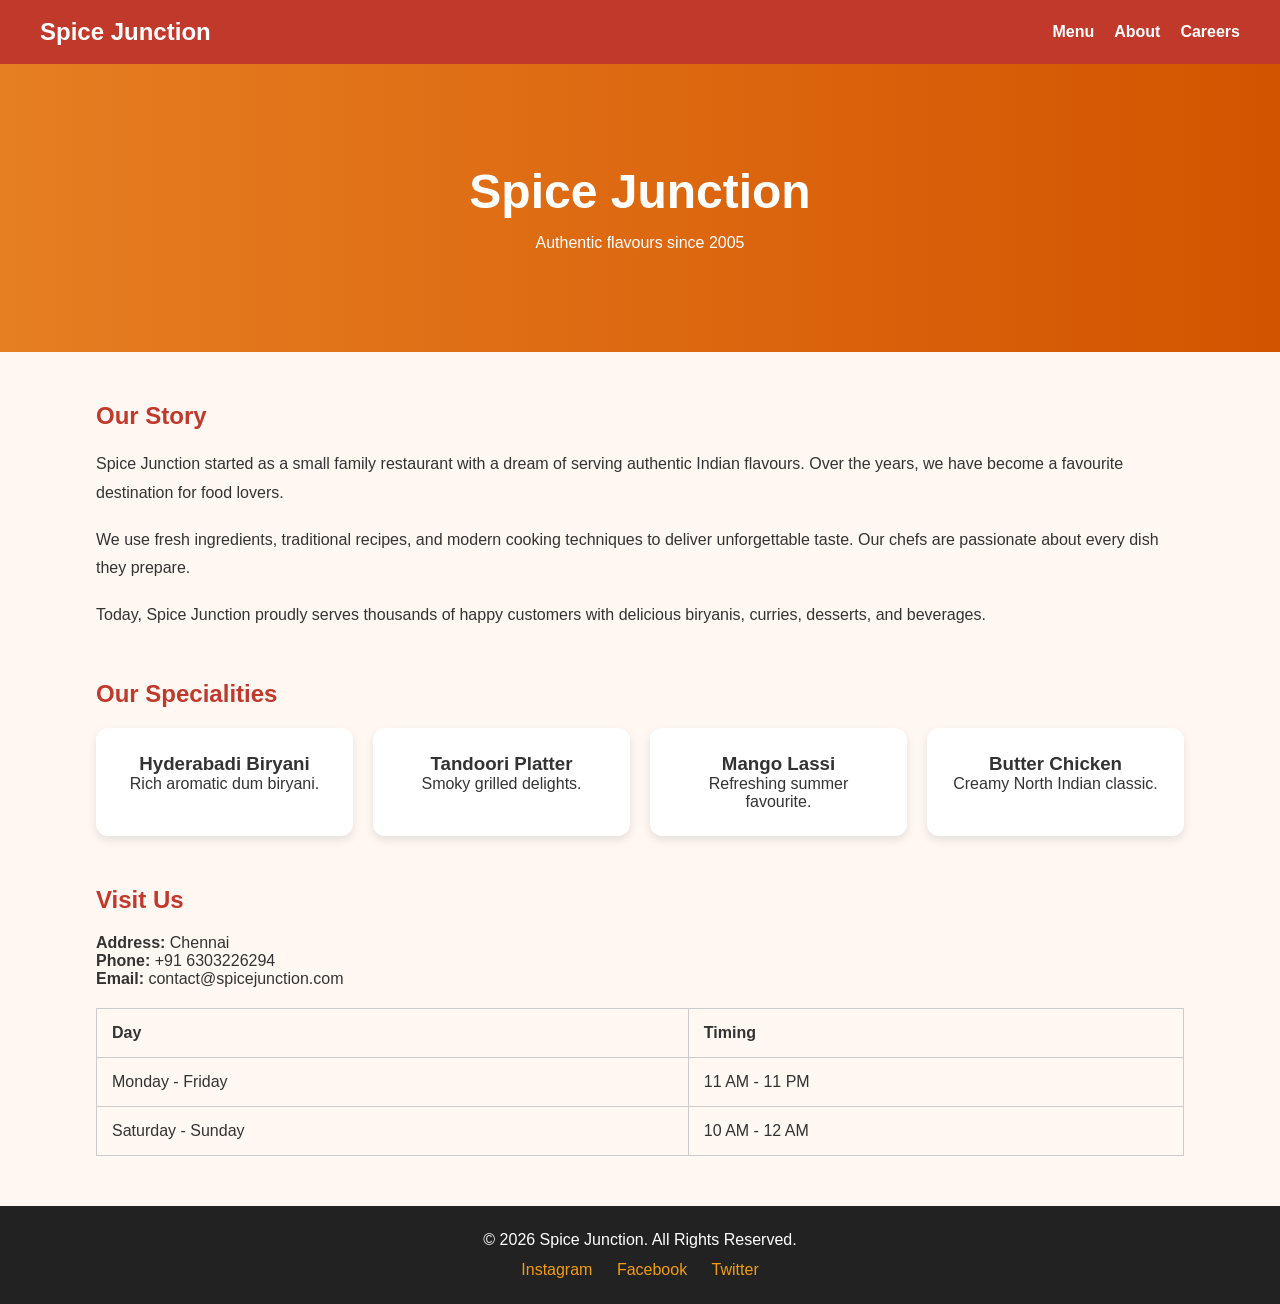
==== Page_2_About/index.html @ f2a988bc "tird" ====
<!DOCTYPE html>
<html lang="en">
<head>
    <meta charset="UTF-8">
   <meta name="viewport" content="width=device-width, initial-scale=1.0">
    <title>About Spice Junction</title>
    <link rel="stylesheet" href="style.css">
</head>
<body>
    <nav>
        <div class="logo">Spice Junction</div>
        <ul>
           <li><a href="../Page_1_Menu/index.html">Menu</a></li>
            <li><a href="index.html">About</a></li>
            <li><a href="../Page_3_Careers/carrers.html">Careers</a></li>
        </ul>
    </nav>

    <section class="hero">
        <h1>Spice Junction</h1>
        <p>Authentic flavours since 2005</p>
    </section>
    <section class="story">
        <h2>Our Story</h2>
        <p>
            Spice Junction started as a small family restaurant with a dream of serving authentic Indian flavours.
            Over the years, we have become a favourite destination for food lovers.
        </p>
        <p>
            We use fresh ingredients, traditional recipes, and modern cooking techniques to deliver unforgettable taste.
            Our chefs are passionate about every dish they prepare.
        </p>
        <p>
           Today, Spice Junction proudly serves thousands of happy customers with delicious biryanis,
            curries, desserts, and beverages.
        </p>
    </section>
    <section class="specialities">
        <h2>Our Specialities</h2>
        <div class="speciality-grid">
            <div class="special-card">
                <h3>Hyderabadi Biryani</h3>
                <p>Rich aromatic dum biryani.</p>
            </div>
            <div class="special-card">
                <h3>Tandoori Platter</h3>
                <p>Smoky grilled delights.</p>
            </div>
            <div class="special-card">
                <h3>Mango Lassi</h3>
                <p>Refreshing summer favourite.</p>
            </div>
            <div class="special-card">
                <h3>Butter Chicken</h3>
                <p>Creamy North Indian classic.</p>
            </div>
        </div>
    </section>
    <section class="visit">
        <h2>Visit Us</h2>
        <p><strong>Address:</strong> Chennai </p>
        <p><strong>Phone:</strong> +91 6303226294<p>
        <p><strong>Email:</strong> contact@spicejunction.com</p>
        <table>
            <tr>
                <th>Day</th>
                <th>Timing</th>
            </tr>
            <tr>
               <td>Monday - Friday</td>
                <td>11 AM - 11 PM</td>
            </tr>
            <tr>
               <td>Saturday - Sunday</td>
                <td>10 AM - 12 AM</td>
            </tr>
        </table>
    </section>
    <footer>
        <p>© 2026 Spice Junction. All Rights Reserved.</p>
      <div>
            <a href="#">Instagram</a>
            <a href="#">Facebook</a>
            <a href="#">Twitter</a>
        </div>
    </footer>


</body>

</html>
---- Page_2_About/style.css ----
* {

    margin: 0;

    padding: 0;

    box-sizing: border-box;

    font-family: Arial, sans-serif;

}



body {

    background: #fff8f2;

    color: #333;

}



nav {

    background: #c0392b;

    color: white;

    display: flex;

    justify-content: space-between;

    align-items: center;

    padding: 18px 40px;

}



.logo {

    font-size: 24px;

    font-weight: bold;

}



nav ul {

    display: flex;

    list-style: none;

    gap: 20px;

}



nav a {

    color: white;

    text-decoration: none;

    font-weight: bold;

}



.hero {

    background: linear-gradient(to right, #e67e22, #d35400);

    color: white;

    text-align: center;

    padding: 100px 20px;

}



.hero h1 {

    font-size: 48px;

    margin-bottom: 15px;

}



.story,

.specialities,

.visit {

    width: 85%;

    margin: 50px auto;

}



.story h2,

.specialities h2,

.visit h2 {

    margin-bottom: 20px;

    color: #c0392b;

}



.story p {

    margin-bottom: 18px;

    line-height: 1.8;

}



.speciality-grid {

    display: grid;

    grid-template-columns: repeat(4, 1fr);

    gap: 20px;

}



.special-card {

    background: white;

    padding: 25px;

    border-radius: 12px;

    text-align: center;

    box-shadow: 0 4px 10px rgba(0,0,0,0.1);

}



.visit table {

    width: 100%;

    margin-top: 20px;

    border-collapse: collapse;

}



.visit table,

.visit th,

.visit td {

    border: 1px solid #ccc;

}



.visit th,

.visit td {

    padding: 15px;

    text-align: left;

}



footer {

    background: #222;

    color: white;

    padding: 25px;

    text-align: center;

}



footer div {

    margin-top: 12px;

}



footer a {

    color: #f39c12;

    text-decoration: none;

    margin: 0 10px;

}



@media(max-width: 768px) {



    nav {

        flex-direction: column;

        gap: 15px;

    }



    .speciality-grid {

        grid-template-columns: 1fr;

    }



    .hero h1 {

        font-size: 32px;

    }

}
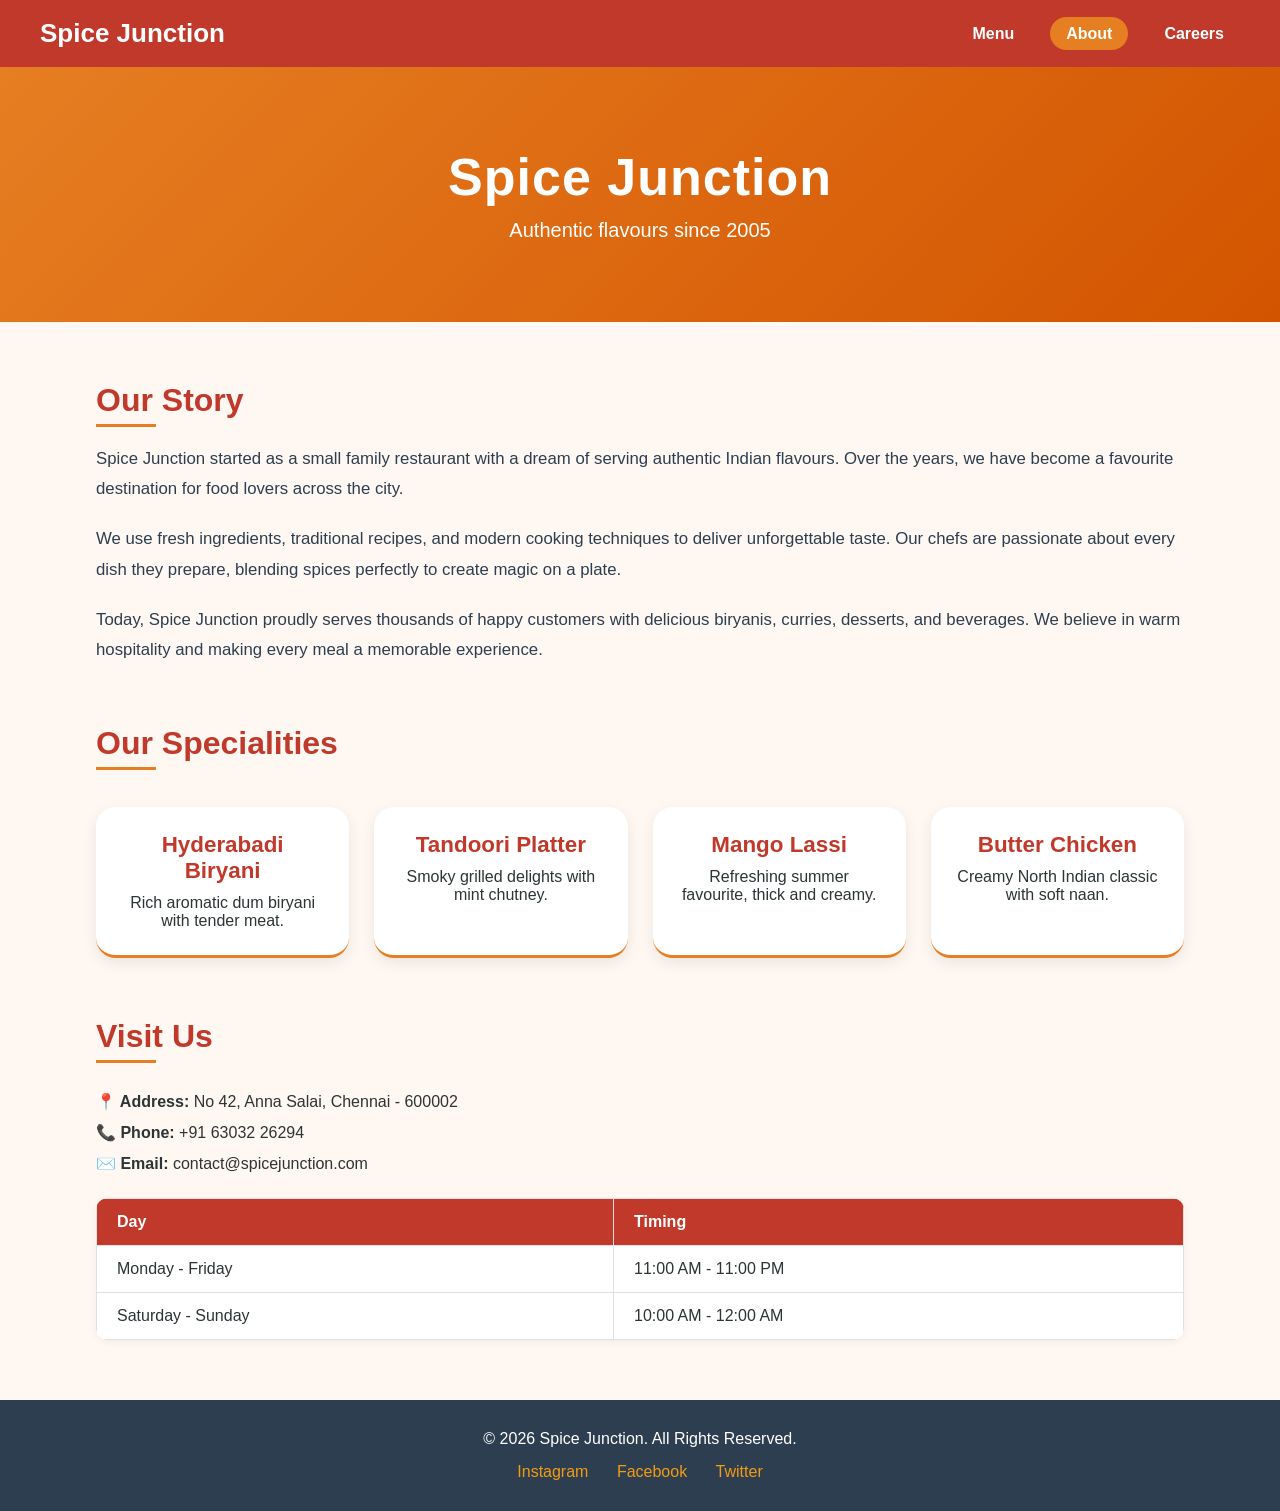
==== commit c40c42ff: "final1" ====
--- a/Page_2_About/index.html
+++ b/Page_2_About/index.html
@@ -1,8 +1,9 @@
+<!-- Page_2_About/index.html -->
 <!DOCTYPE html>
 <html lang="en">
 <head>
     <meta charset="UTF-8">
-   <meta name="viewport" content="width=device-width, initial-scale=1.0">
+    <meta name="viewport" content="width=device-width, initial-scale=1.0">
     <title>About Spice Junction</title>
     <link rel="stylesheet" href="style.css">
 </head>
@@ -10,9 +11,9 @@
     <nav>
         <div class="logo">Spice Junction</div>
         <ul>
-           <li><a href="../Page_1_Menu/index.html">Menu</a></li>
-            <li><a href="index.html">About</a></li>
-            <li><a href="../Page_3_Careers/carrers.html">Careers</a></li>
+            <li><a href="../Page_1_Menu/index.html">Menu</a></li>
+            <li><a href="index.html" class="active">About</a></li>
+            <li><a href="../Page_3_Careers/careers.html">Careers</a></li>
         </ul>
     </nav>
 
@@ -20,74 +21,64 @@
         <h1>Spice Junction</h1>
         <p>Authentic flavours since 2005</p>
     </section>
+
     <section class="story">
         <h2>Our Story</h2>
-        <p>
-            Spice Junction started as a small family restaurant with a dream of serving authentic Indian flavours.
-            Over the years, we have become a favourite destination for food lovers.
-        </p>
-        <p>
-            We use fresh ingredients, traditional recipes, and modern cooking techniques to deliver unforgettable taste.
-            Our chefs are passionate about every dish they prepare.
-        </p>
-        <p>
-           Today, Spice Junction proudly serves thousands of happy customers with delicious biryanis,
-            curries, desserts, and beverages.
-        </p>
+        <p>Spice Junction started as a small family restaurant with a dream of serving authentic Indian flavours. Over the years, we have become a favourite destination for food lovers across the city.</p>
+        <p>We use fresh ingredients, traditional recipes, and modern cooking techniques to deliver unforgettable taste. Our chefs are passionate about every dish they prepare, blending spices perfectly to create magic on a plate.</p>
+        <p>Today, Spice Junction proudly serves thousands of happy customers with delicious biryanis, curries, desserts, and beverages. We believe in warm hospitality and making every meal a memorable experience.</p>
     </section>
+
     <section class="specialities">
         <h2>Our Specialities</h2>
         <div class="speciality-grid">
             <div class="special-card">
                 <h3>Hyderabadi Biryani</h3>
-                <p>Rich aromatic dum biryani.</p>
+                <p>Rich aromatic dum biryani with tender meat.</p>
             </div>
             <div class="special-card">
                 <h3>Tandoori Platter</h3>
-                <p>Smoky grilled delights.</p>
+                <p>Smoky grilled delights with mint chutney.</p>
             </div>
             <div class="special-card">
                 <h3>Mango Lassi</h3>
-                <p>Refreshing summer favourite.</p>
+                <p>Refreshing summer favourite, thick and creamy.</p>
             </div>
             <div class="special-card">
                 <h3>Butter Chicken</h3>
-                <p>Creamy North Indian classic.</p>
+                <p>Creamy North Indian classic with soft naan.</p>
             </div>
         </div>
     </section>
+
     <section class="visit">
         <h2>Visit Us</h2>
-        <p><strong>Address:</strong> Chennai </p>
-        <p><strong>Phone:</strong> +91 6303226294<p>
-        <p><strong>Email:</strong> contact@spicejunction.com</p>
+        <p><strong>📍 Address:</strong> No 42, Anna Salai, Chennai - 600002</p>
+        <p><strong>📞 Phone:</strong> +91 63032 26294</p>
+        <p><strong>✉️ Email:</strong> contact@spicejunction.com</p>
         <table>
             <tr>
                 <th>Day</th>
                 <th>Timing</th>
             </tr>
             <tr>
-               <td>Monday - Friday</td>
-                <td>11 AM - 11 PM</td>
+                <td>Monday - Friday</td>
+                <td>11:00 AM - 11:00 PM</td>
             </tr>
             <tr>
-               <td>Saturday - Sunday</td>
-                <td>10 AM - 12 AM</td>
+                <td>Saturday - Sunday</td>
+                <td>10:00 AM - 12:00 AM</td>
             </tr>
         </table>
     </section>
+
     <footer>
         <p>© 2026 Spice Junction. All Rights Reserved.</p>
-      <div>
+        <div>
             <a href="#">Instagram</a>
             <a href="#">Facebook</a>
             <a href="#">Twitter</a>
         </div>
     </footer>
-
-
 </body>
-
-</html>
-
-
+</html>
--- a/Page_2_About/style.css
+++ b/Page_2_About/style.css
@@ -1,269 +1,193 @@
-
-
+/* Page_2_About/style.css */
 * {
-
     margin: 0;
-
     padding: 0;
-
     box-sizing: border-box;
-
-    font-family: Arial, sans-serif;
-
+    font-family: 'Segoe UI', Tahoma, Geneva, Verdana, sans-serif;
 }
 
-
-
 body {
-
     background: #fff8f2;
-
-    color: #333;
-
+    color: #2d3436;
 }
 
-
-
 nav {
-
     background: #c0392b;
-
     color: white;
-
     display: flex;
-
     justify-content: space-between;
-
     align-items: center;
-
     padding: 18px 40px;
-
+    flex-wrap: wrap;
 }
 
-
-
 .logo {
-
-    font-size: 24px;
-
+    font-size: 26px;
     font-weight: bold;
-
 }
 
-
-
 nav ul {
-
     display: flex;
-
     list-style: none;
-
     gap: 20px;
-
 }
 
-
-
 nav a {
-
     color: white;
-
     text-decoration: none;
-
-    font-weight: bold;
-
+    font-weight: 600;
+    padding: 8px 16px;
+    border-radius: 30px;
+    transition: 0.3s;
 }
 
-
+nav a:hover, nav a.active {
+    background: #e67e22;
+}
 
 .hero {
-
-    background: linear-gradient(to right, #e67e22, #d35400);
-
+    background: linear-gradient(135deg, #e67e22, #d35400);
     color: white;
-
     text-align: center;
-
-    padding: 100px 20px;
-
+    padding: 80px 20px;
 }
 
-
-
 .hero h1 {
-
-    font-size: 48px;
-
-    margin-bottom: 15px;
-
+    font-size: 52px;
+    margin-bottom: 12px;
+    letter-spacing: 1px;
 }
 
-
-
-.story,
-
-.specialities,
-
-.visit {
-
-    width: 85%;
-
-    margin: 50px auto;
-
+.hero p {
+    font-size: 20px;
+    font-weight: 300;
 }
 
-
-
-.story h2,
-
-.specialities h2,
-
-.visit h2 {
-
-    margin-bottom: 20px;
-
-    color: #c0392b;
-
+.story, .specialities, .visit {
+    width: 85%;
+    margin: 60px auto;
 }
 
+.story h2, .specialities h2, .visit h2 {
+    margin-bottom: 25px;
+    color: #c0392b;
+    font-size: 32px;
+    position: relative;
+    display: inline-block;
+}
 
+.story h2:after, .specialities h2:after, .visit h2:after {
+    content: '';
+    position: absolute;
+    bottom: -8px;
+    left: 0;
+    width: 60px;
+    height: 3px;
+    background: #e67e22;
+}
 
 .story p {
-
-    margin-bottom: 18px;
-
+    margin-bottom: 20px;
     line-height: 1.8;
-
+    font-size: 1.05rem;
+    color: #2c3e50;
 }
 
-
-
 .speciality-grid {
-
     display: grid;
-
     grid-template-columns: repeat(4, 1fr);
-
-    gap: 20px;
-
+    gap: 25px;
+    margin-top: 20px;
 }
 
-
-
 .special-card {
-
     background: white;
-
     padding: 25px;
-
-    border-radius: 12px;
-
+    border-radius: 20px;
     text-align: center;
-
-    box-shadow: 0 4px 10px rgba(0,0,0,0.1);
-
+    box-shadow: 0 5px 15px rgba(0,0,0,0.08);
+    transition: 0.3s;
+    border-bottom: 3px solid #e67e22;
 }
 
+.special-card:hover {
+    transform: translateY(-8px);
+    box-shadow: 0 15px 30px rgba(0,0,0,0.12);
+}
 
+.special-card h3 {
+    color: #c0392b;
+    margin-bottom: 10px;
+    font-size: 1.4rem;
+}
 
 .visit table {
-
     width: 100%;
-
-    margin-top: 20px;
-
+    margin-top: 25px;
     border-collapse: collapse;
-
+    background: white;
+    border-radius: 12px;
+    overflow: hidden;
+    box-shadow: 0 2px 8px rgba(0,0,0,0.05);
 }
 
-
-
-.visit table,
-
-.visit th,
-
-.visit td {
-
-    border: 1px solid #ccc;
-
+.visit th, .visit td {
+    border: 1px solid #e0e0e0;
+    padding: 14px 20px;
+    text-align: left;
 }
 
-
-
-.visit th,
-
-.visit td {
-
-    padding: 15px;
-
-    text-align: left;
-
+.visit th {
+    background: #c0392b;
+    color: white;
+    font-weight: 600;
 }
 
-
+.visit p {
+    margin: 12px 0;
+    font-size: 1rem;
+}
 
 footer {
-
-    background: #222;
-
+    background: #2c3e50;
     color: white;
-
-    padding: 25px;
-
+    padding: 30px 20px;
     text-align: center;
-
+    margin-top: 50px;
 }
 
-
-
 footer div {
-
-    margin-top: 12px;
-
+    margin-top: 15px;
 }
 
-
-
 footer a {
-
     color: #f39c12;
-
     text-decoration: none;
-
-    margin: 0 10px;
-
+    margin: 0 12px;
+    transition: 0.3s;
 }
 
-
-
-@media(max-width: 768px) {
-
-
-
-    nav {
-
-        flex-direction: column;
-
-        gap: 15px;
-
-    }
-
-
-
-    .speciality-grid {
-
-        grid-template-columns: 1fr;
-
-    }
-
-
-
-    .hero h1 {
-
-        font-size: 32px;
-
-    }
-
+footer a:hover {
+    color: #e67e22;
+    text-decoration: underline;
 }
 
-
+@media (max-width: 768px) {
+    nav {
+        flex-direction: column;
+        gap: 15px;
+        text-align: center;
+    }
+    .speciality-grid {
+        grid-template-columns: 1fr;
+    }
+    .hero h1 {
+        font-size: 36px;
+    }
+    .story, .specialities, .visit {
+        width: 92%;
+    }
+    .visit th, .visit td {
+        padding: 10px;
+    }
+}
